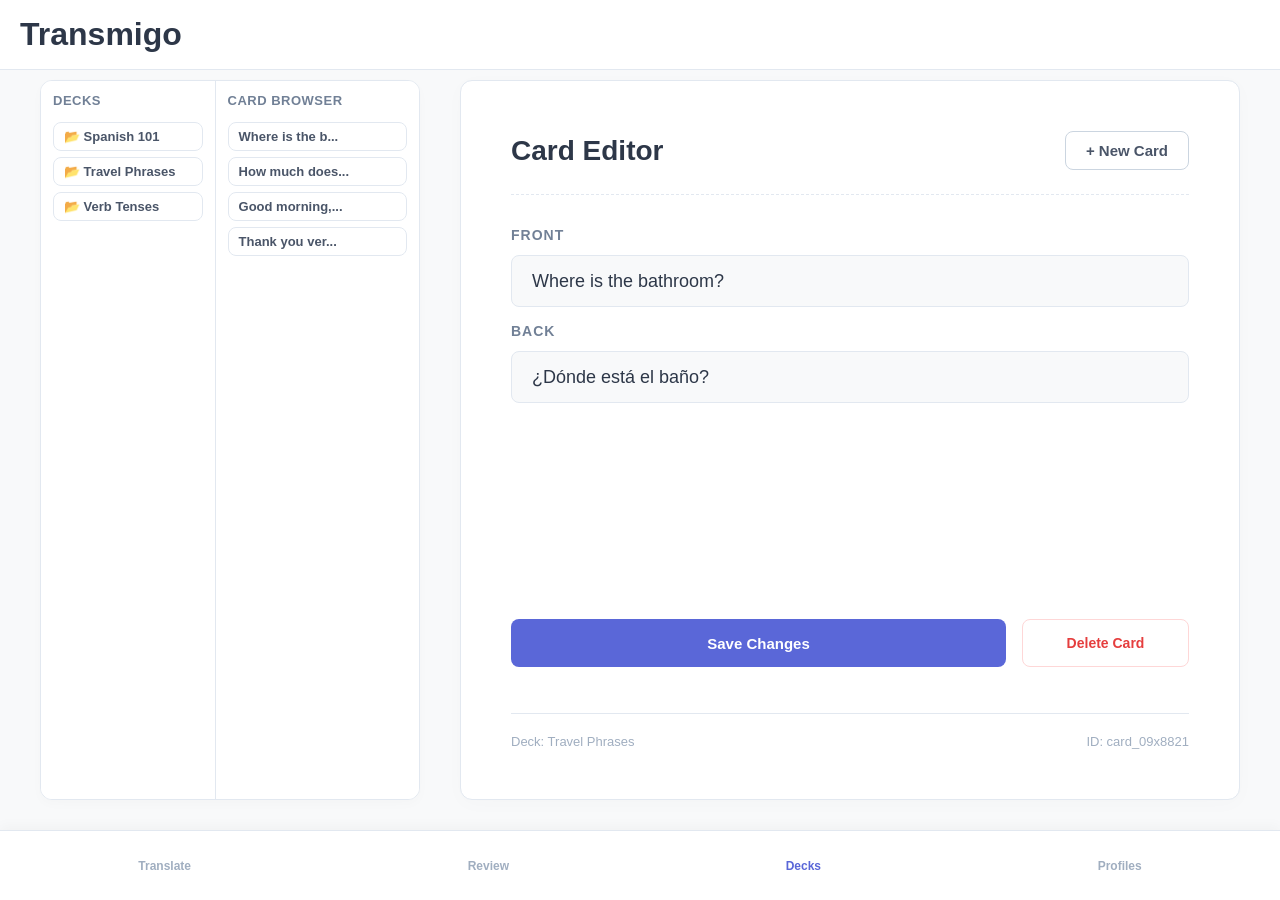
==== Transmigo V1/decks.html @ a7117af1 "Add files via upload" ====
<!DOCTYPE html>
<html lang="en">
  <head>
    <meta charset="utf-8">
    <title>Transmigo</title>
    <link rel="stylesheet" href="style.css">
  </head>
  <body>

    <header class="app-header">
      <h1>Transmigo</h1>
    </header>

    <main class="Translationwrapper deck-layout">
      <div class="decks-dashboard-container">
        
        <div class="deck-browser-group">
          
          <div class="deck-panel">
            <div class="panel-title">Decks</div>
            <div class="scrollable-list">
              <div class="deck-list">📂 Spanish 101</div>
              <div class="deck-list">📂 Travel Phrases</div>
              <div class="deck-list">📂 Verb Tenses</div>
            </div>
          </div>

          <div class="card-list">
            <div class="panel-title">Card Browser</div>
            <div class="scrollable-list">
              <div class="deck-list">Where is the b...</div>
              <div class="deck-list">How much does...</div>
              <div class="deck-list">Good morning,...</div>
              <div class="deck-list">Thank you ver...</div>
            </div>
          </div>

        </div>


        <div class="deck-workshop"> 

        <div class="workspace-header">
          <h3>Card Editor</h3>
          <button class="create-card-btn">+ New Card</button>
        </div>

        <form class="workshop-form">
        <div class="form-field">
          <label>Front</label>
          <input type="text" value="Where is the bathroom?" placeholder="Enter front text...">
          </div>
            <div class="form-field">
              <label>Back</label>
              <input type="text" value="¿Dónde está el baño?" placeholder="Enter back translation...">
            </div>

            <div class="workspace-actions">
              <button type="submit" class="workspace-save-btn">Save Changes</button>
              <button type="button" class="workspace-delete-btn">Delete Card</button>
            </div>
            </form>

          <div class="workspace-footer">
            <span>Deck: Travel Phrases</span>
            <span>ID: card_09x8821</span>
          </div>

        </div>

      </div>
    </main>
  
    <nav class="bottom-nav">
      <a href="Translation.html" class="nav-item">Translate</a>
      <a href="Review.html" class="nav-item">Review</a>
      <a href="decks.html" class="nav-item active">Decks</a>
      <a href="profile.html" class="nav-item">Profiles</a>
    </nav>

  </body>
</html>
---- Transmigo V1/style.css ----
* {
    margin: 0;
    padding: 0;
    box-sizing: border-box;
    font-family: -apple-system, BlinkMacSystemFont, "Segoe UI", Roboto, Helvetica, Arial, sans-serif;
}

body {
    padding-bottom: 90px;
    background-color: #f8f9fa; /* Replaced the heavy grey with a soft crisp light background */
    color: #2d3748;
}


.app-header {
    background-color: #ffffff;
    border-bottom: 1px solid #e2e8f0;
    padding: 16px 20px;
}

.header-content h1 {
    font-size: 22px;
    font-weight: 800;
    color: #4a5568;
    letter-spacing: -0.5px;
}

.header-content,
.TranslationPg {
    max-width: 600px;
    margin: 0 auto;
    padding: 20px;
}


.language-selector {
    display: flex;
    justify-content: space-between;
    align-items: center;
    gap: 12px;
    margin-bottom: 20px;
}

.lang-select {
    flex: 1;
    height: 44px;
    padding: 0 16px;
    font-size: 15px;
    font-weight: 600;
    color: #4a5568;
    background-color: #ffffff;
    border: 1px solid #cbd5e0;
    border-radius: 22px; /* Smooth pill shape */
    cursor: pointer;
    appearance: none; 
    background-image: url("data:image/svg+xml;charset=UTF-8,%3csvg xmlns='http://www.w3.org/2000/svg' viewBox='0 0 24 24' fill='none' stroke='%234a5568' stroke-width='2' stroke-linecap='round' stroke-linejoin='round'%3e%3cpolyline points='6 9 12 15 18 9'%3e%3c/polyline%3e%3c/svg%3e");
    background-repeat: no-repeat;
    background-position: right 16px center;
    background-size: 16px;
    box-shadow: 0 2px 4px rgba(0, 0, 0, 0.02);
    transition: border-color 0.2s;
}

.lang-select:focus {
    outline: none;
    border-color: #5a67d8;
}

.switch-btn {
    width: 40px;
    height: 40px;
    display: flex;
    align-items: center;
    justify-content: center;
    background-color: #ffffff;
    border: 1px solid #cbd5e0;
    border-radius: 50%;
    cursor: pointer;
    font-size: 16px;
    color: #4a5568;
    transition: all 0.2s;
    box-shadow: 0 2px 4px rgba(0, 0, 0, 0.04);
}

.switch-btn:hover {
    background-color: #edf2f7;
    transform: rotate(180deg);
}


.translationBoxes {
    display: flex;
    flex-direction: column;
    width: 100%;
    background: #ffffff;
    border-radius: 16px;
    border: 1px solid #e2e8f0;
    box-shadow: 0 4px 12px rgba(0, 0, 0, 0.03);
    overflow: hidden;
    margin-bottom: 24px;
}

.translate-box {
    width: 100%;
}

.translate-box textarea {
    width: 100%;
    height: 150px;
    padding: 20px;
    resize: none;
    border: none;
    background: transparent;
    font-size: 16px;
    line-height: 1.5;
    color: #2d3748;
}

.translate-box textarea:focus {
    outline: none;
}

.arrow {
    text-align: center;
    color: #4a5568;
    font-size: 18px;
    font-weight: bold;
    padding: 8px 0;
    background-color: #edf2f7;
    border-top: 1px solid #e2e8f0;
    border-bottom: 1px solid #e2e8f0;
    user-select: none;
}

.output-box {
    background-color: #f7fafc;
}

.output-box textarea {
    color: #4a5568;
}


.actionBox {
    display: flex;
    justify-content: center;
    width: 100%;
}

.save-btn {
    width: 100%;
    height: 48px;
    background-color: #5a67d8;
    color: white;
    border: none;
    border-radius: 12px;
    font-size: 16px;
    font-weight: 700;
    cursor: pointer;
    box-shadow: 0 4px 6px rgba(90, 103, 216, 0.2);
    transition: background-color 0.2s, transform 0.1s;
}

.save-btn:hover {
    background-color: #4c51bf;
}

.save-btn:active {
    transform: scale(0.98);
}


.bottom-nav {
    position: fixed;
    bottom: 0;
    left: 0;
    right: 0;
    height: 70px;
    background-color: #ffffff;
    border-top: 1px solid #e2e8f0;
    display: flex;
    justify-content: space-around;
    align-items: center;
    z-index: 10;
    box-shadow: 0 -4px 12px rgba(0, 0, 0, 0.03);
}

.nav-item {
    text-decoration: none;
    font-size: 12px;
    font-weight: 600;
    color: #a0aec0;
    display: flex;
    flex-direction: column;
    align-items: center;
    gap: 4px;
    transition: color 0.2s;
}

.nav-item.active {
    color: #5a67d8;
}


.modal-overlay {
    position: fixed;
    inset: 0;
    display: none;
    justify-content: center;
    align-items: center;
    background-color: rgba(26, 32, 44, 0.4); /* Smooth backdrop tint */
    backdrop-filter: blur(4px);
    z-index: 100;
}

.modal-overlay.active {
    display: flex;
}

.modal-content {
    width: 90%;
    max-width: 400px;
    padding: 24px;
    background: #ffffff;
    border-radius: 16px;
    box-shadow: 0 10px 25px rgba(0, 0, 0, 0.1);
    display: flex;
    flex-direction: column;
    gap: 16px;
}

.modal-content h3 {
    font-size: 18px;
    font-weight: 700;
    color: #2d3748;
}

.modal-field {
    display: flex;
    flex-direction: column;
    gap: 6px;
}

.modal-field label {
    font-size: 12px;
    font-weight: 700;
    color: #718096;
    text-transform: uppercase;
    letter-spacing: 0.5px;
}

.modal-field input {
    width: 100%;
    height: 40px;
    padding: 0 12px;
    background-color: #f7fafc;
    border: 1px solid #e2e8f0;
    border-radius: 8px;
    color: #4a5568;
    font-size: 14px;
}

.modal-field input:focus {
    outline: none;
}

.modal-actions {
    display: flex;
    justify-content: flex-end;
    align-items: center;
    gap: 12px;
    margin-top: 8px;
}

.cancel-btn {
    padding: 10px 16px;
    background: transparent;
    border: none;
    color: #718096;
    font-weight: 600;
    font-size: 14px;
    cursor: pointer;
    border-radius: 8px;
}

.cancel-btn:hover {
    background-color: #f7fafc;
}

.confirm-btn {
    padding: 10px 20px;
    background-color: #48bb78;
    color: white;
    border: none;
    font-weight: 600;
    font-size: 14px;
    cursor: pointer;
    border-radius: 8px;
    box-shadow: 0 2px 4px rgba(72, 187, 120, 0.2);
}

.confirm-btn:hover {
    background-color: #38a169;
}

.hidden {
    display: none !important;
}

.review-layout {
    display: flex;
    flex-direction: column;
    justify-content: flex-start;
    gap:16px;
    min-height: calc(100vh - 140px);
    padding: 20px;
}

.topgrouper {
    width: 100%;
}

.deck-selector {
    display: flex;
    align-items: center;
    gap: 8px;
    height: 40px;
    margin-bottom: 20px;
    font-size: 14px;
    font-weight: 600;
    color: #718096;
}

.deck-dropdown {
    flex: 1;
    height: 40px;
    padding: 0 16px;
    font-size: 14px;
    font-weight: 600;
    color: #4a5568;
    background-color: #ffffff;
    border: 1px solid #e2e8f0;
    border-radius: 8px;
}

.flashcard-box {
    width: 100%;
}

.flashcard {
    width: 100%;
    height: 280px;
    background: #ffffff;
    border: 1px solid #e2e8f0;
    border-radius: 12px;
    box-shadow: 0 4px 12px rgba(0, 0, 0, 0.02);
}

.card-face {
    padding: 30px 20px;
    display: flex;
    flex-direction: column;
    justify-content: center;
    align-items: center;
    text-align: center;
    width: 100%;
    height: 100%;
}

.flashcard .card-front,
.flashcard .card-back {
    width: 100%;
    height: 100%;
    display: flex;
    flex-direction: column;
    justify-content: center;
    align-items: center;
}

.flashcard .card-front { display: flex; }
.flashcard .card-back  { display: none; }

.flashcard.flipped .card-front { display: none; }
.flashcard.flipped .card-back  { display: flex; }


.card-front p, 
.card-back p {
    font-size: 28px;
    font-weight: 700;
}

.card-front p { color: #2d3748; }
.card-back p  { color: #4c51bf; }

.tap-hint {
    margin-top: 20px;
    font-size: 11px;
    font-weight: 700;
    color: #a0aec0;
    text-transform: uppercase;
    letter-spacing: 1px;
}

.action-bar-hub {
    width: 100%;
    margin-top: 12px;
    padding-bottom: 10px;
    display: flex;
    justify-content: center;
}

.answer-btn {
    width: 70%;        
    max-width: 280px;
    height: 42px;        
    background-color: #2d3748;
    color: white;
    border: none;
    border-radius: 8px;
    font-size: 14px;
    font-weight: 600;
    cursor: pointer;
}

.diffculty-lvl {
    display: flex;
    width: 85%;
    max-width: 400px;
    gap: 6px;
}

.diffculty-btn {
    flex: 1;
    height: 40px;
    border: 1px solid #e2e8f0;
    border-radius: 8px;
    font-size: 14px;
    font-weight: 600;
    background-color: #ffffff;
    cursor: pointer;
}

.again-btn { color: #e53e3e; border-bottom: 3px solid #e53e3e; }
.hard-btn  { color: #dd6b20; border-bottom: 3px solid #dd6b20; }
.good-btn  { color: #3182ce; border-bottom: 3px solid #3182ce; }
.easy-btn  { color: #38a169; border-bottom: 3px solid #38a169; }





.deck-layout {
    max-width: 100% !important; 
    width: 100%;
    padding: 0 40px; 
}

.decks-dashboard-container {
    display: flex;
    flex-direction: column;
    gap: 24px;
    width: 100%;
    margin-top: 10px;
}

.deck-browser-group {
    display: flex;
    flex: 1;
    background: #ffffff;
    border: 1px solid #e2e8f0;
    border-radius: 12px;
    box-shadow: 0 4px 12px rgba(0, 0, 0, 0.02);
    overflow: hidden;
    min-height: 340px;
}

.deck-panel {
    flex: 1;
    border-right: 1px solid #e2e8f0;
}

.card-list {
    flex: 1.2;
}

.deck-panel, .card-list {
    display: flex;
    flex-direction: column;
    padding: 12px;
    background: #ffffff;
}

.panel-title {
    font-size: 13px;
    font-weight: 700;
    margin-bottom: 14px;
    text-transform: uppercase;
    letter-spacing: 0.5px;
    color: #718096;
}

.scrollable-list {
    flex-grow: 1;
    overflow-y: auto;
    display: flex;
    flex-direction: column;
    gap: 6px;
}

.deck-list {
    padding: 6px 10px;
    border: 1px solid #e2e8f0;
    border-radius: 8px;
    background: #ffffff;
    font-size: 13px;
    font-weight: 600;
    color: #4a5568;
    cursor: pointer;
    white-space: nowrap;
    overflow: hidden;
    text-overflow: ellipsis;
    transition: all 0.15s;
}

.deck-list:hover {
    background: #f7fafc;
    border-color: #cbd5e0;
}

.deck-list.active-item {
    background: #edf2f7;
    border-color: #cbd5e0;
    color: #2d3748;
}

.deck-workshop {
    flex: 1;
    background: #ffffff;
    border: 1px solid #e2e8f0;
    border-radius: 12px;
    box-shadow: 0 4px 20px rgba(0, 0, 0, 0.02);
    padding: 40px 60px; 
    display: flex;
    flex-direction: column;
    gap: 32px;
}

.workspace-header {
    display: flex;
    justify-content: space-between;
    align-items: center;
    border-bottom: 1px dashed #e2e8f0;
    padding-bottom: 24px;
}

.workspace-header h3 {
    font-size: 28px;
    font-weight: 800;
    color: #2d3748;
}

.create-card-btn {
    padding: 10px 20px;
    font-size: 15px;
    font-weight: 700;
    background: #ffffff;
    border: 1px solid #cbd5e0;
    border-radius: 8px;
    color: #4a5568;
    cursor: pointer;
    transition: all 0.2s;
}

.create-card-btn:hover {
    background: #f7fafc;
}

.workshop-form {
    display: flex;
    flex-direction: column;
    gap: 16px;
    width: 100%;
    flex-grow: 1;
}

.form-field {
    display: flex;
    flex-direction: column;
    gap: 12px;
    width: 100%;
}

.form-field label {
    font-size: 14px;
    font-weight: 800;
    color: #718096;
    text-transform: uppercase;
    letter-spacing: 1px;
}

.form-field input {
    width: 100%;
    height: 52px; 
    padding: 0 20px;
    background: #f8f9fa;
    border: 1px solid #e2e8f0;
    border-radius: 8px;
    font-size: 18px; 
    color: #2d3748;
    font-weight: 500;
    transition: all 0.15s;
}

.form-field input:focus {
    outline: none;
    border-color: #5a67d8;
    background: #ffffff;
    box-shadow: 0 0 0 4px rgba(90, 103, 216, 0.1);
}


.workspace-actions {
    display: flex;
    flex-direction: row; 
    gap: 16px;
    margin-top: 200px;
}

.workspace-save-btn {
    flex: 3; 
    height: 48px;
    background: #5a67d8;
    color: #ffffff;
    border: none;
    border-radius: 8px;
    font-size: 15px;
    font-weight: 600;
    cursor: pointer;
}
.workspace-save-btn:hover { background: #4c51bf; }

.workspace-delete-btn {
    flex: 1; 
    height: 48px;
    background: transparent;
    color: #e53e3e;
    border: 1px solid #fed7d7;
    border-radius: 8px;
    font-size: 14px;
    font-weight: 600;
    cursor: pointer;
}
.workspace-delete-btn:hover { background: #fff5f5; }

.workspace-footer {
    display: flex;
    justify-content: space-between;
    font-size: 13px;
    color: #a0aec0;
    font-family: monospace;
    border-top: 1px solid #e2e8f0;
    padding-top: 20px;
}

@media (min-width: 768px) {
    .decks-dashboard-container {
        flex-direction: row;
        align-items: stretch;
        min-height: calc(100vh - 180px);
        gap: 40px; 
    }
    
    .deck-browser-group {
        flex: 0 0 380px;
        min-height: auto;
    }

    .deck-workshop {
        flex: 1;
        padding: 50px;
    }
}


.profile-layout-wrapper {
    max-width: 1450px;
}

.profile-dashboard-container { 
    display: flex; 
    flex-direction: column; 
    gap: 24px; 
    width: 100%; 
    max-width: 100%; 
    margin-top: 10px;
}

.profile-left-panel {
    display: flex; 
    flex-direction: column; 
    padding: 40px 32px; 
    background: #ffffff; 
    border: 1px solid #e2e8f0; 
    border-radius: 12px; 
    box-shadow: 0 4px 12px rgba(0, 0, 0, 0.02);
}

.user-meta-block {
    display: flex; 
    align-items: center; 
    gap: 20px;
}

.profile-avatar {
    width: 80px; 
    height: 80px; 
    background: #000000; 
    border-radius: 50%; 
    flex-shrink: 0;
}

.profile-name-header {
    font-size: 28px; 
    color: #222222; 
    font-weight: 800;
}

.profile-subtext {
    color: #718096; 
    font-size: 14px; 
    margin-top: 4px;
}

.profile-right-panel { 
    display: flex; 
    flex-direction: column; 
    gap: 24px; 
    flex: 1;
}

.heatmap-box { 
    padding: 32px; 
    background: #ffffff; 
    border: 1px solid #e2e8f0; 
    border-radius: 12px; 
    box-shadow: 0 4px 12px rgba(0, 0, 0, 0.02); 
    display: flex;
    flex-direction: column;
    gap: 16px;
    width: 100%;
}

.heatmap-months { 
    display: flex;
    justify-content: space-between;
    font-size: 11px; 
    font-weight: 700; 
    font-family: monospace; 
    color: #a0aec0; 
    text-transform: uppercase;
    letter-spacing: 0.5px;
    width: 100%;
    max-width: 780px;
    margin: 0 auto;
    padding: 0 4px;
}

.heatmap-months span {
    grid-column: span 4;
    text-align: left;
}

.heatmap-grid { 
    display: grid; 
    grid-template-rows: repeat(7, 1fr);
    grid-template-columns: repeat(53, 1fr); 
    gap: 3px;
    grid-auto-flow: column;
    width: 100%;
    max-width: 780px;
    margin: 0 auto;
}

.heat-tile { 
    width: 100%;      
    aspect-ratio: 1;  
    border-radius: 2px;
    border: 1px solid rgba(0, 0, 0, 0.01); 
    transition: transform 0.1s ease;
}

.heat-tile:hover {
    transform: scale(1.3);
    z-index: 10;
}

.lvl-0 { background: #edf2f7; } 
.lvl-1 { background: #c6f6d5; } 
.lvl-2 { background: #9ae6b4; } 
.lvl-3 { background: #48bb78; } 
.lvl-4 { background: #2f855a; }

.stats-panel { 
    width: 100%;
    display: flex; 
    flex-direction: column; 
    gap: 24px;
    padding: 32px; 
    background: #ffffff; 
    border: 1px solid #e2e8f0; 
    border-radius: 12px; 
    box-shadow: 0 4px 12px rgba(0, 0, 0, 0.02);
}

.stats-header-row {
    display: flex;
    justify-content: space-between;
    align-items: center;
    border-bottom: 1px solid #edf2f7;
    padding-bottom: 16px;
    flex-wrap: wrap;
    gap: 12px;
}

.stats-header {
    font-size: 22px; 
    font-weight: 800; 
    color: #1a202c; 
    letter-spacing: -0.5px;
}

.stats-timeframe-filters {
    display: flex;
    background: #f7fafc;
    padding: 4px;
    border-radius: 8px;
    border: 1px solid #e2e8f0;
}

.filter-btn {
    background: transparent;
    border: none;
    padding: 6px 14px;
    font-size: 12px;
    font-weight: 600;
    color: #718096;
    cursor: pointer;
    border-radius: 6px;
    transition: all 0.1s ease;
}

.filter-btn.active, .filter-btn:hover {
    background: #ffffff;
    color: #1a202c;
    box-shadow: 0 2px 4px rgba(0,0,0,0.04);
}

.stats-grid-matrix {
    display: grid;
    grid-template-columns: repeat(auto-fill, minmax(240px, 1fr));
    gap: 20px;
}

.stats-card {
    background: #f8fafc;
    border: 1px solid #edf2f7;
    border-radius: 10px;
    padding: 20px;
}

.stats-card h3 {
    font-size: 14px;
    color: #4a5568;
    font-weight: 700;
    margin-bottom: 14px;
    text-transform: uppercase;
    letter-spacing: 0.5px;
}

.card-inner-val {
    text-align: center;
    padding: 10px 0;
}

.main-stat-num {
    font-size: 36px;
    font-weight: 800;
    color: #1a202c;
}

.stat-label-sub {
    font-size: 13px;
    color: #718096;
    margin-top: 4px;
}

.forecast-list {
    display: flex;
    flex-direction: column;
    gap: 8px;
}

.forecast-row {
    display: flex;
    justify-content: space-between;
    font-size: 13px;
    color: #4a5568;
}

.forecast-row strong {
    color: #1a202c;
}

.span-two-cols {
    grid-column: span 1;
}

@media (min-width: 640px) {
    .span-two-cols { grid-column: span 2; }
}

.count-bar-container {
    display: flex;
    flex-direction: column;
    gap: 16px;
}

.distribution-bar {
    display: flex;
    height: 12px;
    width: 100%;
    border-radius: 6px;
    overflow: hidden;
    background: #edf2f7;
}

.bar-segment { height: 100%; }
.segments-new { background: #3182ce; } 
.segments-learning { background: #dd6b20; }
.segments-young { background: #319795; }
.segments-mature { background: #38a169; }  

.legend-grid {
    display: grid;
    grid-template-columns: repeat(2, 1fr);
    gap: 10px;
    font-size: 12px;
    color: #4a5568;
}

.legend-item {
    display: flex;
    align-items: center;
    gap: 6px;
}

.dot { width: 8px; height: 8px; border-radius: 50%; }
.dot.new { background: #3182ce; }
.dot.learning { background: #dd6b20; }
.dot.young { background: #319795; }
.dot.mature { background: #38a169; }

.retention-table {
    width: 100%;
    border-collapse: collapse;
    font-size: 13px;
    text-align: left;
}

.retention-table th {
    color: #718096;
    font-weight: 600;
    padding-bottom: 8px;
    border-bottom: 1px solid #edf2f7;
}

.retention-table td {
    padding: 10px 0;
    color: #2d3748;
    border-bottom: 1px solid #f1f5f9;
}

.stats-footer-actions {
    display: flex;
    justify-content: center;
    margin-top: 12px;
}

.feedback-btn { 
    padding: 12px 36px; 
    background: #edf2f7; 
    border: 1px solid #cbd5e0; 
    border-radius: 8px; 
    font-size: 14px; 
    font-weight: 600; 
    color: #4a5568; 
    cursor: pointer; 
    transition: all 0.15s ease;
}

.feedback-btn:hover { 
    background: #e2e8f0;
    color: #2d3748;
    border-color: #cbd5e0;
}

@media (min-width: 1024px) { 
    .profile-dashboard-container { 
        flex-direction: row; 
        align-items: stretch; 
        min-height: calc(100vh - 180px); 
        gap: 40px;
    } 
    
    .profile-left-panel { 
        flex: 0 0 380px; 
    } 
    
    .profile-right-panel { 
        flex: 1; 
    } 
}

.panel-divider {
    border: 0;
    height: 1px;
    background: #edf2f7;
    margin: 20px 0;
}

.profile-section {
    display: flex;
    flex-direction: column;
    gap: 10px;
    margin-bottom: 20px;
}

.profile-section h3 {
    font-size: 12px;
    text-transform: uppercase;
    color: #a0aec0;
    letter-spacing: 0.5px;
    font-weight: 700;
}

.action-button-group {
    display: flex;
    flex-direction: column;
    gap: 8px;
}

.settings-action-btn {
    display: flex;
    align-items: center;
    gap: 12px;
    padding: 12px 16px;
    background: #f7fafc;
    border: 1px solid #e2e8f0;
    border-radius: 8px;
    font-size: 14px;
    font-weight: 600;
    color: #2d3748;
    cursor: pointer;
    text-align: left;
    transition: all 0.1s ease;
}

.settings-action-btn:hover {
    background: #edf2f7;
    border-color: #cbd5e0;
}

.settings-action-btn.secondary {
    background: #ffffff;
}

.settings-action-btn .icon {
    font-style: normal;
    font-size: 16px;
}
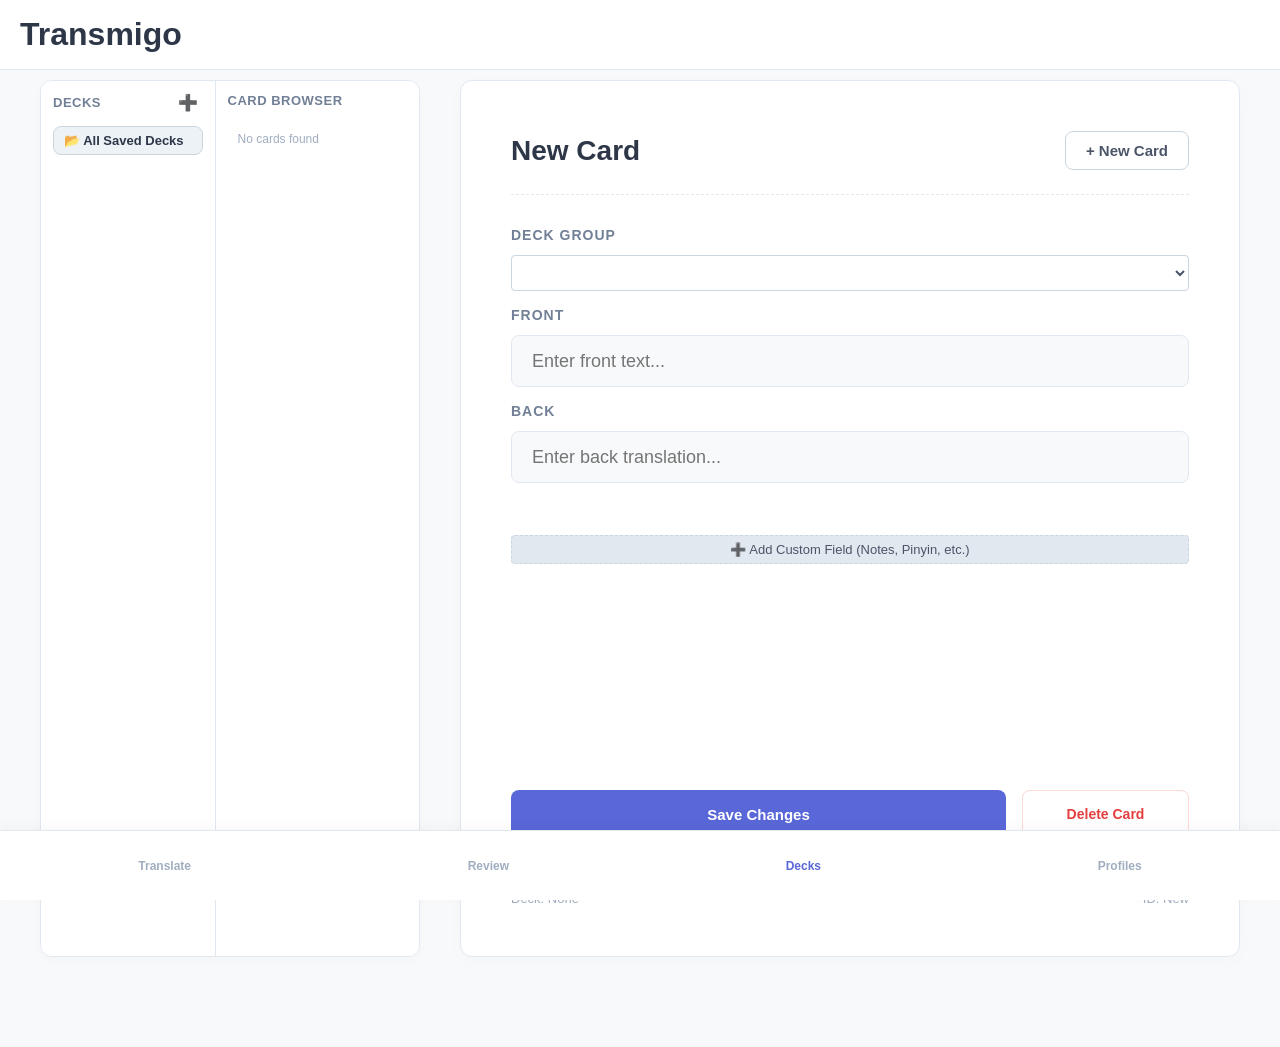
==== commit 20e2a83f: "Add files via upload" ====
--- a/Transmigo V1/decks.html
+++ b/Transmigo V1/decks.html
@@ -16,56 +16,60 @@
         
         <div class="deck-browser-group">
           
-          <div class="deck-panel">
-            <div class="panel-title">Decks</div>
-            <div class="scrollable-list">
-              <div class="deck-list">📂 Spanish 101</div>
-              <div class="deck-list">📂 Travel Phrases</div>
-              <div class="deck-list">📂 Verb Tenses</div>
-            </div>
+        <div class="deck-panel">
+            <div class="panel-title" style="display: flex; justify-content: space-between; align-items: center;">
+              <span>Decks</span>
+              <button id="addDeckBtn" style="background: none; border: none; color: #4a5568; cursor: pointer; font-size: 16px; padding: 0 5px;">➕</button>
+            </div>
+            <div id="deckContainer" class="scrollable-list"></div>
           </div>
 
           <div class="card-list">
             <div class="panel-title">Card Browser</div>
-            <div class="scrollable-list">
-              <div class="deck-list">Where is the b...</div>
-              <div class="deck-list">How much does...</div>
-              <div class="deck-list">Good morning,...</div>
-              <div class="deck-list">Thank you ver...</div>
-            </div>
+            <div id="cardContainer" class="scrollable-list">
+              </div>
           </div>
 
         </div>
 
-
         <div class="deck-workshop"> 
-
-        <div class="workspace-header">
-          <h3>Card Editor</h3>
-          <button class="create-card-btn">+ New Card</button>
-        </div>
-
-        <form class="workshop-form">
-        <div class="form-field">
-          <label>Front</label>
-          <input type="text" value="Where is the bathroom?" placeholder="Enter front text...">
+          <div class="workspace-header">
+            <h3 id="editorTitle">Card Editor</h3>
+            <button class="create-card-btn" id="newCardBtn">+ New Card</button>
           </div>
+
+          <form class="workshop-form" id="workshopForm" onsubmit="return false;">
+          <div class="form-field">
+              <label>Deck Group</label>
+              <select id="cardDeckSelect" class="deck-dropdown" style="width: 100%; padding: 8px; border-radius: 4px; border: 1px solid #cbd5e1; background: white;"></select>
+            </div>
+
+            <div class="form-field">
+              <label>Front</label>
+              <input type="text" id="cardFrontInput" placeholder="Enter front text...">
+            </div>
             <div class="form-field">
               <label>Back</label>
-              <input type="text" value="¿Dónde está el baño?" placeholder="Enter back translation...">
-            </div>
+              <input type="text" id="cardBackInput" placeholder="Enter back translation...">
+            </div>
+
+            <div id="editorCustomFieldsContainer" style="margin-top: 10px;"></div>
+
+            <button type="button" id="editorAddCustomFieldBtn" style="width: 100%; padding: 6px; margin: 10px 0; background: #e2e8f0; border: 1px dashed #cbd5e1; border-radius: 4px; cursor: pointer; font-size: 13px; color: #4a5568;">
+              ➕ Add Custom Field (Notes, Pinyin, etc.)
+            </button>
+
 
             <div class="workspace-actions">
-              <button type="submit" class="workspace-save-btn">Save Changes</button>
-              <button type="button" class="workspace-delete-btn">Delete Card</button>
-            </div>
-            </form>
+              <button type="button" id="saveCardBtn" class="workspace-save-btn">Save Changes</button>
+              <button type="button" id="deleteCardBtn" class="workspace-delete-btn">Delete Card</button>
+            </div>
+          </form>
 
           <div class="workspace-footer">
-            <span>Deck: Travel Phrases</span>
-            <span>ID: card_09x8821</span>
+            <span id="footerDeckInfo">Deck: None</span>
+            <span id="footerIdInfo">ID: New</span>
           </div>
-
         </div>
 
       </div>
@@ -78,5 +82,247 @@
       <a href="profile.html" class="nav-item">Profiles</a>
     </nav>
 
+    <script src="db.js"></script>
+
+    <script>
+const deckContainer = document.getElementById('deckContainer');
+      const cardContainer = document.getElementById('cardContainer');
+      
+      const cardDeckSelect = document.getElementById('cardDeckSelect');
+      const cardFrontInput = document.getElementById('cardFrontInput');
+      const cardBackInput = document.getElementById('cardBackInput');
+      const editorCustomFieldsContainer = document.getElementById('editorCustomFieldsContainer');
+      const editorAddCustomFieldBtn = document.getElementById('editorAddCustomFieldBtn');
+      const addDeckBtn = document.getElementById('addDeckBtn');
+      
+      const saveCardBtn = document.getElementById('saveCardBtn');
+      const deleteCardBtn = document.getElementById('deleteCardBtn');
+      const newCardBtn = document.getElementById('newCardBtn');
+      
+      const footerDeckInfo = document.getElementById('footerDeckInfo');
+      const footerIdInfo = document.getElementById('footerIdInfo');
+      const editorTitle = document.getElementById('editorTitle');
+
+      let selectedDeckName = 'all';
+      let activeCardId = null;
+
+      let runtimeCustomDecks = [];
+
+      function renderDashboard() {
+        renderDecksList();
+        populateEditorDeckDropdown();
+        renderCardsList();
+      }
+
+      function getMasterDecksList() {
+        const structuralDecks = getDecksList(); 
+        runtimeCustomDecks.forEach(d => {
+          if (!structuralDecks.includes(d)) structuralDecks.push(d);
+        });
+        return structuralDecks;
+      }
+
+      function renderDecksList() {
+        const deckNames = getMasterDecksList();
+        deckContainer.innerHTML = '';
+
+        deckNames.forEach(deck => {
+          const div = document.createElement('div');
+          div.className = `deck-list ${selectedDeckName === deck ? 'active-item' : ''}`;
+          div.textContent = deck === 'all' ? '📂 All Saved Decks' : `📂 ${deck.charAt(0).toUpperCase() + deck.slice(1)}`;
+          
+          div.addEventListener('click', () => {
+            selectedDeckName = deck;
+            renderDashboard();
+          });
+          deckContainer.appendChild(div);
+        });
+      }
+
+      function populateEditorDeckDropdown() {
+        const deckNames = getMasterDecksList();
+        const currentSelection = cardDeckSelect.value;
+        cardDeckSelect.innerHTML = '';
+
+        deckNames.forEach(deck => {
+          if (deck === 'all') return; 
+          const opt = document.createElement('option');
+          opt.value = deck;
+          opt.textContent = deck.charAt(0).toUpperCase() + deck.slice(1);
+          cardDeckSelect.appendChild(opt);
+        });
+
+        if (currentSelection && [...cardDeckSelect.options].some(o => o.value === currentSelection)) {
+          cardDeckSelect.value = currentSelection;
+        }
+      }
+
+      function renderCardsList() {
+        const allCards = getCards();
+        cardContainer.innerHTML = '';
+
+        const filteredCards = selectedDeckName === 'all' 
+          ? allCards 
+          : allCards.filter(c => c.deck.toLowerCase().trim() === selectedDeckName.toLowerCase().trim());
+
+        if (filteredCards.length === 0) {
+          cardContainer.innerHTML = '<div style="padding:10px; font-size:12px; color:#a0aec0;">No cards found</div>';
+          return;
+        }
+
+        filteredCards.forEach(card => {
+          const div = document.createElement('div');
+          div.className = `deck-list ${activeCardId === card.id ? 'active-item' : ''}`;
+
+          let contentHtml = `<div style="font-weight: 500;">${card.front}</div>`;
+          if (card.customFields && Object.keys(card.customFields).length > 0) {
+            contentHtml += `<div style="font-size: 11px; color: #718096; margin-top: 2px;">`;
+            Object.entries(card.customFields).forEach(([label, value]) => {
+              contentHtml += `<span style="background: #edf2f7; padding: 2px 4px; border-radius: 3px; margin-right: 4px;">${label}: ${value}</span>`;
+            });
+            contentHtml += `</div>`;
+          }
+          div.innerHTML = contentHtml;
+          
+          div.addEventListener('click', () => {
+            loadCardIntoEditor(card);
+          });
+          cardContainer.appendChild(div);
+        });
+      }
+
+      function spawnCustomFieldRow(label = '', value = '') {
+        const fieldWrapper = document.createElement('div');
+        fieldWrapper.className = 'form-field-custom-row';
+        fieldWrapper.style.display = 'flex';
+        fieldWrapper.style.gap = '5px';
+        fieldWrapper.style.marginTop = '8px';
+
+        fieldWrapper.innerHTML = `
+          <input type="text" placeholder="Label (e.g., Pinyin)" class="editor-custom-label" value="${label}" style="width: 35%; padding: 6px; border-radius: 4px; border: 1px solid #cbd5e1;">
+          <input type="text" placeholder="Value..." class="editor-custom-value" value="${value}" style="width: 55%; padding: 6px; border-radius: 4px; border: 1px solid #cbd5e1;">
+          <button type="button" class="editor-remove-field-btn" style="width: 10%; background: #fee2e2; border: 1px solid #fca5a5; color: #dc2626; border-radius: 4px; cursor: pointer;">✕</button>
+        `;
+
+        fieldWrapper.querySelector('.editor-remove-field-btn').addEventListener('click', () => {
+          fieldWrapper.remove();
+        });
+
+        editorCustomFieldsContainer.appendChild(fieldWrapper);
+      }
+
+      function loadCardIntoEditor(card) {
+        activeCardId = card.id;
+        cardDeckSelect.value = card.deck || 'general';
+        cardFrontInput.value = card.front;
+        cardBackInput.value = card.back;
+
+        editorCustomFieldsContainer.innerHTML = '';
+        if (card.customFields) {
+          Object.entries(card.customFields).forEach(([label, value]) => {
+            spawnCustomFieldRow(label, value);
+          });
+        }
+        
+        editorTitle.textContent = "Edit Card";
+        footerDeckInfo.textContent = `Deck: ${card.deck}`;
+        footerIdInfo.textContent = `ID: ${card.id}`;
+        
+        renderCardsList();
+      }
+
+      function clearEditor() {
+        activeCardId = null;
+        cardDeckSelect.value = selectedDeckName === 'all' ? 'general' : selectedDeckName;
+        cardFrontInput.value = '';
+        cardBackInput.value = '';
+        
+        editorCustomFieldsContainer.innerHTML = '';
+
+        editorTitle.textContent = "New Card";
+        footerDeckInfo.textContent = `Deck: None`;
+        footerIdInfo.textContent = `ID: New`;
+        
+        renderCardsList();
+      }
+
+      editorAddCustomFieldBtn.addEventListener('click', () => {
+        spawnCustomFieldRow('', '');
+      });
+
+      addDeckBtn.addEventListener('click', () => {
+        const newDeckName = prompt("Enter a name for your new deck group:").trim().toLowerCase();
+        if (!newDeckName) return;
+        
+        if (getMasterDecksList().includes(newDeckName)) {
+          alert("A deck with that name already exists!");
+          return;
+        }
+
+        runtimeCustomDecks.push(newDeckName);
+        selectedDeckName = newDeckName;
+        cardDeckSelect.value = newDeckName;
+        renderDashboard();
+      });
+
+      saveCardBtn.addEventListener('click', () => {
+        const frontVal = cardFrontInput.value.trim();
+        const backVal = cardBackInput.value.trim();
+        const deckVal = cardDeckSelect.value;
+
+        if (!frontVal || !backVal) {
+          alert('Please fill out both the front and back parameters!');
+          return;
+        }
+
+        const updatedCustomFields = {};
+        const labels = document.querySelectorAll('.editor-custom-label');
+        const values = document.querySelectorAll('.editor-custom-value');
+        
+        labels.forEach((labelEl, idx) => {
+          const key = labelEl.value.trim();
+          const val = values[idx].value.trim();
+          if (key && val) {
+            updatedCustomFields[key] = val;
+          }
+        });
+
+        const payload = {
+          front: frontVal,
+          back: backVal,
+          deck: deckVal,
+          customFields: updatedCustomFields
+        };
+
+        if (activeCardId) {
+          payload.id = activeCardId;
+        }
+
+        saveCard(payload);
+        alert('Card database synchronized successfully!');
+        
+        selectedDeckName = deckVal;
+        clearEditor();
+        renderDashboard();
+      });
+
+      deleteCardBtn.addEventListener('click', () => {
+        if (!activeCardId) {
+          clearEditor();
+          return;
+        }
+
+        if (confirm('Are you sure you want to permanently remove this card?')) {
+          deleteCardById(activeCardId);
+          clearEditor();
+          renderDashboard();
+        }
+      });
+
+      newCardBtn.addEventListener('click', clearEditor);
+
+      renderDashboard();
+      clearEditor();
+    </script>
   </body>
 </html>
--- a/Transmigo V1/style.css
+++ b/Transmigo V1/style.css
@@ -308,6 +308,16 @@
     display: none !important;
 }
 
+
+
+
+
+
+
+
+
+
+
 .review-layout {
     display: flex;
     flex-direction: column;
@@ -446,6 +456,13 @@
 .hard-btn  { color: #dd6b20; border-bottom: 3px solid #dd6b20; }
 .good-btn  { color: #3182ce; border-bottom: 3px solid #3182ce; }
 .easy-btn  { color: #38a169; border-bottom: 3px solid #38a169; }
+
+
+
+
+
+
+
 
 
 
@@ -682,6 +699,15 @@
         padding: 50px;
     }
 }
+
+
+
+
+
+
+
+
+
 
 
 .profile-layout-wrapper {
